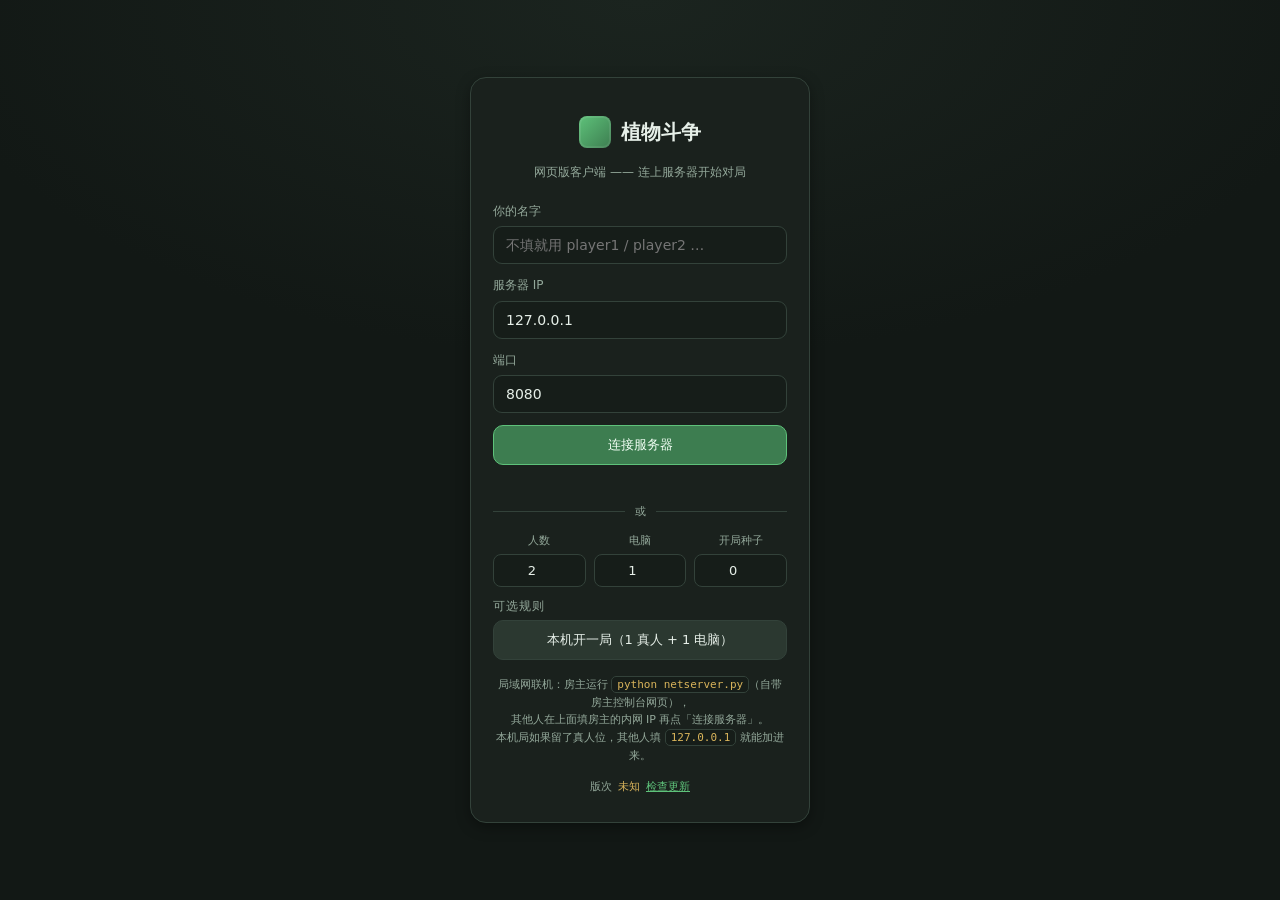
==== web/index.html @ ffcc9445 "v0.72" ====
<!DOCTYPE html>
<html lang="zh-CN">
<head>
<meta charset="utf-8">
<meta name="viewport" content="width=device-width, initial-scale=1">
<title>植物斗争</title>
<link rel="stylesheet" href="style.css">
</head>
<body>
<div id="app">

  <header id="topbar">
    <div class="brand">
      <span class="logo"></span>
      <h1>植物斗争</h1>
    </div>
    <div class="meta">
      <span id="srv-chip" class="chip hidden"></span>
      <button id="btn-disc" class="chip hidden">断开</button>
      <span id="round-chip" class="chip">第 0 回合</span>
      <span id="me-chip" class="chip me">未连接</span>
    </div>
  </header>

  <section id="board" class="panel">
    <div class="panel-title">场面</div>
    <!-- 【v0.35】存活环：还活着的人按座位围成一圈，现场摘人。
         选目标和读名字都靠它（引擎 state 里的 ring 字段）。 -->
    <div id="ringwrap" class="hidden">
      <div class="ring-title">存活环（环上只剩这些人）</div>
      <div id="ring"></div>
      <!-- 【v0.62】队友链图例：哪几个人是一队的（纯展示，读引擎 state.teams）。 -->
      <div id="ring-legend" class="ring-legend"></div>
      <!-- 【v0.44】"空目标"出口：点环选人时，这里是"不选任何人"的按钮
           （目前用于刀类的"不切" —— 用户 2026-10-12："存活环旁边最好再加
            一个『空目标』选项"）。 -->
      <div id="ring-extra"></div>
    </div>
    <div id="players"></div>
    <div id="tags"></div>
  </section>

  <!-- 【v0.44】"你的操作"上移到【战报上方】：让存活环与交互按钮相邻，
       战报退到最下面（用户 2026-10-12："存活环和交互按钮中隔了一个战报。
       战报应该放在最下面，存活环和交互相邻"）。 -->
  <section id="deck" class="panel">
    <div class="panel-title" id="deck-title">你的操作</div>
    <div id="deck-body">
      <div class="hint">未连接</div>
    </div>
  </section>

  <section id="logwrap" class="panel">
    <div class="panel-title">战报</div>
    <div id="log"></div>
  </section>

</div>

<!-- 连接界面：连上服务器之前盖住整个页面 -->
<div id="connect" class="overlay">
  <div class="connect-card">
    <div class="brand big">
      <span class="logo"></span>
      <h1>植物斗争</h1>
    </div>
    <p class="sub">网页版客户端 —— 连上服务器开始对局</p>

    <!-- 【v0.35】起名：进房前给自己起个名字，战报里就显示"名字(编号)"。
         名字缓存在本机（webui 同目录的 names.json），下次自动带出。 -->
    <label class="field">
      <span>你的名字</span>
      <input id="myname" maxlength="16" placeholder="不填就用 player1 / player2 …"
             list="name-history" spellcheck="false" autocomplete="off">
    </label>
    <datalist id="name-history"></datalist>

    <label class="field">
      <span>服务器 IP</span>
      <input id="ip" value="127.0.0.1" spellcheck="false" autocomplete="off">
    </label>
    <label class="field">
      <span>端口</span>
      <input id="port" value="8080" inputmode="numeric" autocomplete="off">
    </label>
    <button id="btn-connect" class="btn primary wide">连接服务器</button>

    <div id="conn-err" class="err"></div>

    <div class="or"><span>或</span></div>

    <!-- 【v0.22】本机开一局的参数：人数 / 电脑数 / 开局种子。
         默认 2 人局、1 个电脑、开局种子 0（= 空手起手，和以前一模一样）。 -->
    <div class="local-row">
      <label class="lite">
        <span>人数</span>
        <input id="l-total" type="number" min="2" value="2" inputmode="numeric">
      </label>
      <label class="lite">
        <span>电脑</span>
        <input id="l-bots" type="number" min="0" value="1" inputmode="numeric">
      </label>
      <label class="lite">
        <span>开局种子</span>
        <input id="l-seeds" type="number" min="0" value="0" inputmode="numeric">
      </label>
    </div>
    <!-- 【v0.49】可选规则集：勾选框【不再写死】—— 由 app.js 按服务端给的
         rule_options 动态生成（加一条规则只改 plants_data.RULE_OPTIONS）。
         上次勾了什么记在浏览器 localStorage 里，下次打开自动带出。 -->
    <div class="panel-title" style="margin:10px 0 4px">可选规则</div>
    <div id="l-rules"></div>
    <button id="btn-local" class="btn wide">本机开一局（你 vs 电脑）</button>

    <p class="tip">
      局域网联机：房主运行 <code>python netserver.py</code>（自带房主控制台网页），<br>
      其他人在上面填房主的内网 IP 再点「连接服务器」。<br>
      本机局如果留了真人位，其他人填 <code>127.0.0.1</code> 就能加进来。
    </p>

    <!-- 【v0.19】版次与检查更新。
         版本号由 webui.py 从 VERSION 文件（git tag 生成）读出来下发，
         页面上不写死 —— 否则每次发版都要改前端，迟早忘了改。 -->
    <div class="ver">
      <span>版次</span><span class="vno" id="ver-no">…</span>
      <button class="lnk" id="btn-update">检查更新</button>
    </div>
    <div class="newver" id="ver-msg"></div>
  </div>
</div>

<script src="app.js"></script>
</body>
</html>
---- web/style.css ----
/* 植物斗争 —— 网页版界面骨架
   骨架阶段：占位美术用「色相 + 首字」的色块，等正式插画做好直接替换 .plant-art。
   配色：深墨绿底 + 植物绿主色，火/水两种资源各给一个语义色。 */

:root {
  --bg: #121815;
  --panel: #1a211d;
  --card: #222c26;
  --card-hi: #2b3830;
  --line: #33423a;
  --text: #e6efe8;
  --text-dim: #93a89a;
  --green: #5ec27a;
  --green-dim: #3d7d50;
  --fire: #e2703a;
  --water: #4aa8d8;
  --superdef: #e8c86a;   /* v0.18 超防：绝对免伤，用金色区别于水/火 */
  --immune: #a98be0;     /* v0.54 免疫：清负面层，用紫色区别于超防的金 */
  --danger: #e05a5a;
  --gold: #d9b45b;
  --radius: 12px;
  --shadow: 0 4px 14px rgba(0, 0, 0, .35);
}

* { box-sizing: border-box; }

body {
  margin: 0;
  background: var(--bg);
  color: var(--text);
  font: 14px/1.6 "Microsoft YaHei", "PingFang SC", system-ui, sans-serif;
  -webkit-font-smoothing: antialiased;
}

#app {
  max-width: 1080px;
  margin: 0 auto;
  padding: 16px;
  display: flex;
  flex-direction: column;
  gap: 12px;
  min-height: 100vh;
}

/* ---------- 顶栏 ---------- */
#topbar {
  display: flex;
  align-items: center;
  justify-content: space-between;
  padding: 4px 4px 0;
}
.brand { display: flex; align-items: center; gap: 10px; }
.logo {
  width: 26px; height: 26px; border-radius: 8px;
  background: linear-gradient(135deg, var(--green), var(--green-dim));
  box-shadow: inset 0 0 0 2px rgba(255,255,255,.08);
}
#topbar h1 { font-size: 17px; font-weight: 500; margin: 0; letter-spacing: 2px; }
.meta { display: flex; gap: 8px; }
.chip {
  font-size: 12px; padding: 3px 10px; border-radius: 999px;
  background: var(--card); color: var(--text-dim); border: 1px solid var(--line);
}
.chip.me { color: var(--green); border-color: var(--green-dim); }

/* ---------- 通用面板 ---------- */
.panel {
  background: var(--panel);
  border: 1px solid var(--line);
  border-radius: var(--radius);
  padding: 12px 14px 14px;
}
.panel-title {
  font-size: 12px; color: var(--text-dim);
  letter-spacing: 1px; margin-bottom: 10px;
}

/* ---------- 场面：玩家卡片 ---------- */
#players {
  display: grid;
  grid-template-columns: repeat(auto-fit, minmax(230px, 1fr));
  gap: 10px;
}
.pcard {
  background: var(--card);
  border: 1px solid var(--line);
  border-radius: var(--radius);
  padding: 12px;
  transition: transform .15s, border-color .15s, box-shadow .15s;
}
.pcard.me { border-color: var(--green-dim); }
.pcard.dead { opacity: .45; filter: grayscale(.6); }
.pcard.hurt { animation: hurt .5s; }
@keyframes hurt {
  0%, 100% { transform: translateX(0); }
  20% { transform: translateX(-5px); box-shadow: 0 0 0 2px var(--danger); }
  60% { transform: translateX(5px); box-shadow: 0 0 0 2px var(--danger); }
}

.pcard-head {
  display: flex; align-items: center; justify-content: space-between;
  margin-bottom: 8px;
}
.pname { font-size: 13px; font-weight: 500; }
.pname .tag-me { color: var(--green); font-size: 11px; margin-left: 6px; }

/* 生命：用格子表示，1 条命 = 2 格 */
.hp { display: flex; gap: 3px; }
.hp i {
  width: 11px; height: 11px; border-radius: 3px;
  background: var(--danger); display: block;
}
.hp i.half { background: linear-gradient(90deg, var(--danger) 50%, #3a2a2a 50%); }
.hp i.empty { background: #333b36; }

.stats { display: flex; flex-wrap: wrap; gap: 6px; margin-bottom: 8px; }
.stat {
  font-size: 11px; padding: 2px 8px; border-radius: 999px;
  background: #1d2521; border: 1px solid var(--line); color: var(--text-dim);
}
.stat b { color: var(--text); font-weight: 500; }
.stat.water { color: var(--water); border-color: #2b4d63; }
.stat.fire { color: var(--fire); border-color: #5e3823; }
.stat.superdef { color: var(--superdef); border-color: #6b5a2a; }
.stat.immune { color: var(--immune); border-color: #4d3f6b; }

/* 场上植物 */
.slot { display: flex; align-items: center; gap: 10px; }
.plant-art {
  width: 42px; height: 42px; border-radius: 10px; flex: 0 0 auto;
  display: flex; align-items: center; justify-content: center;
  font-size: 18px; font-weight: 500; color: #0e1512;
  box-shadow: inset 0 0 0 1px rgba(0,0,0,.25);
}
.slot-info { min-width: 0; }
.slot-name { font-size: 13px; }
.slot-sub { font-size: 11px; color: var(--text-dim); }
.slot-sub .broken { color: var(--danger); }
.slot-sub .inert { color: var(--gold); }

/* ---------- 战报 ---------- */
#logwrap { flex: 1 1 auto; min-height: 120px; display: flex; flex-direction: column; }
#log {
  flex: 1 1 auto; overflow-y: auto; max-height: 220px;
  font-size: 13px; color: var(--text-dim);
  display: flex; flex-direction: column; gap: 3px;
  padding-right: 4px;
}
#log div { animation: fadein .25s; }
@keyframes fadein { from { opacity: 0; transform: translateY(3px); } }
#log .hl { color: var(--text); }
#log .dmg { color: var(--danger); }
#log .good { color: var(--green); }
#log .sys { color: var(--gold); }

/* ---------- 决策区 ---------- */
#deck { flex: 0 0 auto; }
#deck-body { min-height: 76px; }
.hint { color: var(--text-dim); font-size: 13px; padding: 12px 0; }
.qtip { font-size: 13px; margin-bottom: 10px; color: var(--text); }

/* 【v0.72】每道题都要先说清"这是【谁的】哪株植物在做什么" ——
   用户 2026-10-27 的截图里只有一个裸的"选择攻击目标"，
   他根本看不出这一问是在替谁答。 */
.qfrom {
  font-size: 13px; color: var(--text);
  border-left: 3px solid var(--gold);
  padding: 2px 0 2px 8px; margin-bottom: 8px;
}
.qfrom b { color: var(--gold); font-weight: 600; }
.qsub { font-size: 12px; color: var(--text-dim); margin-bottom: 10px; }

.row { display: flex; flex-wrap: wrap; gap: 8px; }

/* 主按钮 */
.btn {
  background: var(--card-hi); color: var(--text);
  border: 1px solid var(--line); border-radius: 10px;
  padding: 10px 18px; font-size: 13px; font-family: inherit;
  cursor: pointer; transition: transform .12s, background .12s, border-color .12s;
}
.btn:hover:not(:disabled) { background: #34443a; transform: translateY(-1px); }
.btn:active:not(:disabled) { transform: translateY(0); }
.btn.primary { background: var(--green-dim); border-color: var(--green); color: #f2fff5; }
.btn.primary:hover:not(:disabled) { background: #478f5b; }
.btn.danger { border-color: #6d3636; color: #f0b8b8; }
.btn:disabled { opacity: .45; cursor: default; }

/* 植物选牌网格 */
.picker {
  display: grid;
  grid-template-columns: repeat(auto-fill, minmax(132px, 1fr));
  gap: 8px;
  max-height: 300px; overflow-y: auto; padding-right: 4px;
}
.pick {
  background: var(--card); border: 1px solid var(--line);
  border-radius: 10px; padding: 8px 10px; cursor: pointer; text-align: left;
  color: var(--text); font-family: inherit;
  transition: transform .12s, border-color .12s, background .12s;
}
.pick:hover:not(:disabled) {
  transform: translateY(-2px); border-color: var(--green); background: var(--card-hi);
}
.pick:disabled { opacity: .4; cursor: default; }
/* 【v0.53】卡片只剩一行：编号 / 名字 / 耗种。整段简介在悬停浮层里（#ptip）。 */
.pick-top { display: flex; align-items: center; gap: 8px; }
.pick-art {
  width: 28px; height: 28px; border-radius: 8px; flex: 0 0 auto;
  display: flex; align-items: center; justify-content: center;
  font-size: 13px; font-weight: 500; color: #0e1512;
}
.pick-name { font-size: 13px; font-weight: 500; }
.pick-cost { font-size: 11px; color: var(--gold); }

/* 【v0.53】植物简介浮层（悬停展开）—— 卡片瘦身的配套。
   ★ position:fixed 挂在 body 下（app.js 的 #ptip 单例），不用 .pick 里的绝对定位子元素：
     #pk-list 是 overflow-y:auto，卡内浮层会被容器裁掉。
   ★ pointer-events:none —— 浮层不吃鼠标，扫过一排卡片不会因为"压到下一张"而闪。 */
#ptip {
  position: fixed; z-index: 60; display: none;
  width: 320px; max-width: calc(100vw - 16px);
  background: var(--card-hi); border: 1px solid var(--line);
  border-radius: 10px; padding: 9px 12px 10px; box-shadow: var(--shadow);
  font-size: 12px; line-height: 1.55; color: var(--text-dim);
  pointer-events: none;
}
#ptip .ptip-head {
  display: flex; align-items: baseline; gap: 6px;
  font-size: 13px; color: var(--text); margin-bottom: 5px;
}
#ptip .ptip-no { font-size: 11px; color: var(--green); }
#ptip .ptip-chips { display: flex; flex-wrap: wrap; gap: 5px; margin-bottom: 5px; }
#ptip .ptip-chip {
  font-size: 11px; padding: 1px 7px; border-radius: 999px;
  background: #1d2521; border: 1px solid var(--line); color: var(--text-dim);
}
#ptip .ptip-row + .ptip-row { margin-top: 4px; }
#ptip .ptip-row:last-child { color: var(--text); }

/* 目标卡 */
.targets { display: flex; flex-wrap: wrap; gap: 8px; }
.tcard {
  background: var(--card); border: 1px solid var(--line); border-radius: 10px;
  padding: 10px 14px; cursor: pointer; color: var(--text); font-family: inherit;
  min-width: 130px; text-align: left;
  transition: transform .12s, border-color .12s, background .12s;
}
.tcard:hover:not(:disabled) {
  transform: translateY(-2px); border-color: var(--danger); background: var(--card-hi);
}
.tcard.sel { border-color: var(--danger); background: #33241f; }
.tcard:disabled { opacity: .4; cursor: default; }
.tcard .t-name { font-size: 13px; font-weight: 500; }
.tcard .t-sub { font-size: 11px; color: var(--text-dim); }
/* 【v0.21】噬魂类：吞不动的目标压暗一层（仍可点 —— 规则上允许"白打一下"，
   界面只负责把代价摆在明面上，不替玩家做决定）。 */
.tcard.hard { opacity: .6; }
.tcard .t-sub .ok { color: var(--gold); }
.tcard .t-sub .no { color: var(--danger); }
.devour-hint { color: var(--gold); margin-bottom: 6px; }

/* 【v0.44】连击发数分配：每个目标一张卡，卡上带"− / 数字 / ＋"。
   点存活环上的目标 = 给这张卡 +1 发（与点 ＋ 同一个出口）。 */
.tcard.burst { cursor: default; display: flex; flex-direction: column; gap: 6px; }
.tcard.burst .alloc { display: flex; align-items: center; gap: 6px; }
.tcard.burst .mini {
  width: 28px; height: 26px; line-height: 1; font-size: 15px;
  background: #161d19; color: var(--text); border: 1px solid var(--line);
  border-radius: 6px; cursor: pointer; font-family: inherit;
}
.tcard.burst .mini:hover { border-color: var(--green); }
.tcard.burst .cnt {
  width: 56px; background: #161d19; color: var(--text); text-align: center;
  border: 1px solid var(--line); border-radius: 6px; padding: 4px 6px;
  font-size: 14px; font-family: inherit;
}
.tcard.burst .cnt:focus { outline: none; border-color: var(--green); }
/* 环旁边的"空目标/不切"按钮（目前只有刀类用） */
#ring-extra { margin-top: 8px; text-align: center; }
#ring-extra .btn { font-size: 12px; }

/* 出牌搜索（v0.15+）：植物多了以后，按编号（4=耗种段 / 45=完整）或名称快速定位 */
.pk-search { display: flex; align-items: center; gap: 8px; margin-bottom: 10px; }
.pk-search input {
  flex: 1; background: #161d19; color: var(--text);
  border: 1px solid var(--line); border-radius: 8px;
  padding: 8px 10px; font-size: 13px; font-family: inherit;
}
.pk-search input:focus { outline: none; border-color: var(--green); }
.pk-count { font-size: 11px; color: var(--text-dim); white-space: nowrap; }
.pick-no {
  display: inline-block; min-width: 20px; margin-right: 5px; padding: 0 4px;
  font-size: 11px; color: var(--green); border: 1px solid var(--line);
  border-radius: 5px; text-align: center; line-height: 16px; vertical-align: 1px;
}

/* 充能 / 水滴输入 */
.numrow { display: flex; align-items: center; gap: 10px; flex-wrap: wrap; }
.numrow input {
  width: 90px; background: #161d19; color: var(--text);
  border: 1px solid var(--line); border-radius: 8px;
  padding: 9px 10px; font-size: 14px; font-family: inherit;
}
.numrow input:focus { outline: none; border-color: var(--green); }

/* 等待遮罩 */
.waiting { display: flex; align-items: center; gap: 10px; color: var(--text-dim); padding: 12px 0; }
.dots { display: inline-flex; gap: 4px; }
.dots i {
  width: 6px; height: 6px; border-radius: 50%; background: var(--green);
  animation: blink 1.2s infinite;
}
.dots i:nth-child(2) { animation-delay: .2s; }
.dots i:nth-child(3) { animation-delay: .4s; }
@keyframes blink { 0%, 60%, 100% { opacity: .25; } 30% { opacity: 1; } }

/* 结束 */
.over { text-align: center; padding: 18px 0; }
.over .big { font-size: 20px; color: var(--gold); margin-bottom: 6px; }
.over .sub { font-size: 13px; color: var(--text-dim); margin-bottom: 16px; }
.over .btns { display: flex; gap: 10px; justify-content: center; flex-wrap: wrap; }
.over .err { margin: 10px 0 0; }

/* 出局观战（v0.15）：出局不是离桌 —— 场面和战报照旧刷新，只是没有操作要做 */
.spectate { text-align: center; padding: 16px 0; }
.spectate .spec-big { font-size: 16px; color: var(--text); margin-bottom: 8px; }
.spectate .spec-sub { font-size: 12px; color: var(--text-dim); line-height: 1.7; }
.slot-sub.out { color: var(--danger); letter-spacing: 1px; }
.pcard.dead .pname { text-decoration: line-through; text-decoration-color: var(--text-dim); }

/* ---------- 连接界面 ---------- */
.hidden { display: none !important; }

#srv-chip { color: var(--green); border-color: var(--green-dim); }
#btn-disc {
  font-family: inherit; cursor: pointer; transition: color .12s, border-color .12s;
}
#btn-disc:hover { color: var(--danger); border-color: #6d3636; }

.overlay {
  position: fixed; inset: 0; z-index: 50;
  display: flex; align-items: center; justify-content: center;
  padding: 20px;
  background: radial-gradient(1200px 600px at 50% 0%,
              #1b241f 0%, var(--bg) 60%);
  animation: fadein .25s;
}
.connect-card {
  width: 100%; max-width: 340px;
  background: var(--panel);
  border: 1px solid var(--line);
  border-radius: 16px;
  box-shadow: var(--shadow);
  padding: 24px 22px 18px;
}
.connect-card .brand.big { justify-content: center; margin-bottom: 2px; }
.connect-card .brand.big .logo { width: 32px; height: 32px; }
.connect-card .brand.big h1 { font-size: 20px; }
.connect-card .sub {
  text-align: center; font-size: 12px; color: var(--text-dim);
  margin: 0 0 20px;
}

.field { display: block; margin-bottom: 12px; }
.field span {
  display: block; font-size: 12px; color: var(--text-dim); margin-bottom: 5px;
}
.field input {
  width: 100%; background: #161d19; color: var(--text);
  border: 1px solid var(--line); border-radius: 9px;
  padding: 10px 12px; font-size: 14px; font-family: inherit;
}
.field input:focus { outline: none; border-color: var(--green); }

.btn.wide { display: block; width: 100%; text-align: center; }

/* 【v0.22】「本机开一局」的参数行：人数 / 电脑 / 开局种子 三个小格。
   连接卡片本来就窄，所以用小号居中输入框 —— 不能让几个数字把卡片撑长。 */
.local-row {
  display: grid;
  grid-template-columns: repeat(3, 1fr);
  gap: 8px;
  margin-bottom: 10px;
}
.local-row .lite { display: block; }
.local-row .lite span {
  display: block; font-size: 11px; color: var(--text-dim);
  margin-bottom: 4px; text-align: center;
}
.local-row .lite input {
  width: 100%; background: #161d19; color: var(--text);
  border: 1px solid var(--line); border-radius: 8px;
  padding: 8px 6px; font-size: 13px; font-family: inherit; text-align: center;
}
.local-row .lite input:focus { outline: none; border-color: var(--green); }

/* 【v0.25】房间规则勾选项（房主控制台 / 本机开一局各一处）。
   单独一个类，不蹭 .field / .lite —— 那两个把 input 撑成 100% 宽，
   套在复选框上会变成一条横贯整行的方块。 */
.rulecheck {
  display: flex; align-items: center; gap: 8px;
  font-size: 12px; color: var(--text-dim);
  margin: 2px 0 12px; text-align: left; cursor: pointer;
}
.rulecheck input { width: auto; margin: 0; flex: none; }

.err {
  min-height: 18px; font-size: 12px; color: var(--danger);
  margin: 8px 0 2px; text-align: center; word-break: break-all;
}

.or {
  display: flex; align-items: center; gap: 10px;
  color: var(--text-dim); font-size: 11px; margin: 12px 0;
}
.or::before, .or::after {
  content: ""; flex: 1 1 auto; height: 1px; background: var(--line);
}

.tip {
  font-size: 11px; color: var(--text-dim); line-height: 1.6;
  margin: 16px 0 0; text-align: center;
}
.tip code {
  font-family: Consolas, Menlo, monospace; font-size: 11px;
  background: #161d19; border: 1px solid var(--line);
  border-radius: 5px; padding: 1px 5px; color: var(--gold);
}

/* 【v0.43】房主控制台：「设置已保存」回执 + 「已连接玩家」列表。
   回执是服务端真正存着的那一份（不是房主自己勾的），所以可以放心据此判断"生效没有"。 */
.saved {
  font-size: 12px; color: var(--text-dim); line-height: 1.6;
  margin: 6px 0 0; text-align: center; word-break: break-all;
}
.saved.ok { color: var(--green); }
.joined {
  font-size: 12px; color: var(--text); line-height: 1.7;
  margin: 6px 0 0; text-align: center; word-break: break-all;
}
.joined b { color: var(--green); }
.joined .from {
  color: var(--text-dim); font-size: 11px;
  font-family: Consolas, Menlo, monospace;
}

/* 【v0.19】连接面板：版次 + 检查更新
   —— 玩家报告问题时，第一句要问的就是"你是什么版本"，所以必须让人看得见。 */
.ver {
  display: flex; align-items: center; justify-content: center; gap: 6px;
  margin-top: 14px; font-size: 11px; color: var(--text-dim);
}
.ver .vno { color: var(--gold); font-family: Consolas, Menlo, monospace; }
.ver .lnk {
  background: none; border: none; padding: 0; margin: 0;
  color: var(--green); font-size: 11px; font-family: inherit;
  text-decoration: underline; cursor: pointer;
}
.ver .lnk:disabled { color: var(--text-dim); text-decoration: none; cursor: default; }
.newver {
  font-size: 11px; line-height: 1.65; color: var(--text-dim);
  text-align: center; margin: 8px 0 0;
}
.newver .tag {
  color: var(--green); font-family: Consolas, Menlo, monospace; font-weight: 600;
}
.newver .dl { color: var(--water); }

/* 【v0.16】人参果段标记：哪一段被埋了、累积几笔、谁埋的
   （数据来自 state_json 的 tag_marks，见 app.js::renderTags） */
#tags { margin-top: 8px; }
#tags:empty { display: none; }
.tags-title { font-size: 12px; color: var(--text-dim); margin: 6px 0 4px; }
.tagrow {
  display: flex; gap: 8px; align-items: center;
  font-size: 12px; padding: 4px 8px; border-radius: 8px;
  background: var(--card); border: 1px solid var(--line); margin-bottom: 4px;
}
.tagrow.hot { border-color: var(--danger); color: var(--danger); }
.tagrow .seg { color: var(--gold); font-weight: 600; }
.tagrow .cnt { font-weight: 600; }
.tagrow .own { color: var(--text-dim); }

/* ---------- 【v0.35】存活环（场面区顶部的一圈） ----------
   还活着的人按座位围成一圈，实时摘人（引擎 ring 字段）。
   ★ 节点用 transform 从圆心摆放（app.js 算好 x/y），容器是个固定大小的方框。 */
#ringwrap { margin: 8px 0 12px; }
#ringwrap.hidden { display: none; }
.ring-title { font-size: 12px; color: var(--text-dim); margin-bottom: 2px; }
#ring { display: flex; justify-content: center; padding: 6px 0; }
.ring-circle {
  /* 【v0.37】节点从 62px 加宽到 96px → 圈同步放大，免得邻居互相压住。
     【v0.45】用户："最好把存活环做得大一点" → 260 → 340（半径 78 → 112）。 */
  position: relative; width: 340px; height: 340px;
  border-radius: 50%;
  border: 1px dashed var(--line);         /* 虚线圈 = "环"本身 */
  background: radial-gradient(circle, rgba(94,194,122,.06), transparent 70%);
}
/* 【v0.45】队友链连线（星形图）：零尺寸 + overflow:visible，画在圆心上，
   所以 line 的坐标 = app.js 算出的"相对圆心"偏移，不需要再换算。
   pointer-events:none —— 绝不能挡住环上的点击选人。 */
.ring-links {
  position: absolute; left: 50%; top: 50%;
  overflow: visible; pointer-events: none; z-index: 0;
}
.ring-links line {
  stroke: var(--gold); stroke-width: 3;
  /* 【v0.62】线色由 app.js 按队色内联覆盖（这里只是没有队色时的兜底） */
  stroke-dasharray: 5 4; opacity: .9;
}
.ring-node {
  position: absolute; left: 50%; top: 50%;
  /* 【v0.37】名字(编号) 比原来长不少 → 节点加宽到 96px，并允许名字折行（最多 2 行），
     不再一超长就吞成省略号。宽度是偶数，居中位移正好取一半。 */
  width: 96px; margin: -18px 0 0 -48px;    /* 居中对到圆心 */
  text-align: center; line-height: 1.25;
  padding: 3px 4px; border-radius: 10px;
  background: var(--card); border: 1px solid var(--line);
  box-shadow: var(--shadow);
  overflow: hidden;
}
.ring-node.me { border-color: var(--green); background: var(--card-hi); }
.ring-node .rn-name {
  display: block; font-size: 12px; font-weight: 600;
  /* 【v0.37】不再 nowrap+ellipsis（"player1(1号)"一超宽就变 "player1(1…"）。
     改成允许折行：优先在括号/空格处断，最长两行后仍超才截。 */
  white-space: normal; word-break: break-word; overflow-wrap: anywhere;
  display: -webkit-box; -webkit-line-clamp: 2; -webkit-box-orient: vertical;
  overflow: hidden;
}
.ring-node .rn-idx { display: block; font-size: 10px; color: var(--gold); }

/* 【v0.36】点环选人：正在问"选谁"时，环上【可点的候选】高亮 + 手型光标。
   ★ 不可点的（自己 / 不在候选里的）保持素净 —— 让人一眼看出"这一圈里谁能点"。 */
.ring-node.pickable {
  cursor: pointer;
  border-color: var(--gold);
  box-shadow: 0 0 0 2px rgba(212,175,55,.25), var(--shadow);
}
.ring-node.pickable:hover { background: var(--card-hi); transform-origin: center; }
.ring-node.pickable:active { filter: brightness(.94); }

/* ---------- 【v0.22】房主控制台（host.html）
   和网页客户端共用同一套面板 / 卡片样式，这里只补控制台独有的几块：
   参数表单一行四项、房间状态徽标配色。 */
.host-grid {
  display: grid;
  grid-template-columns: repeat(auto-fit, minmax(150px, 1fr));
  gap: 10px;
  margin-bottom: 12px;
}
.host-grid .field { margin-bottom: 0; }
.host-grid .field input:disabled { opacity: .5; cursor: default; }

/* 房间状态：未开局（灰）/ 等人（蓝）/ 对局中（绿）/ 结束（金） */
.chip.state-waiting { color: var(--water); border-color: #2b4d63; }
.chip.state-playing { color: var(--green); border-color: var(--green-dim); }
.chip.state-ended { color: var(--gold); border-color: #6b5a2a; }

/* 控制台的画面更窄（一栏到底），战报给高一点 */
#logwrap #log { max-height: 420px; }

/* ---------- 【v0.59】本地试玩台（lab.html / playtest.py）
   一个配置页 + 一张座位表。座位表要一眼看出"几号位、谁、页面在哪、连没连上"，
   所以每行平铺，不做卡片。 */
.seat-list { display: flex; flex-direction: column; gap: 6px; }
.seat-row {
  display: flex; align-items: center; gap: 10px;
  padding: 6px 10px; border-radius: 8px;
  background: var(--card); border: 1px solid var(--line);
  font-size: 13px;
}
.seat-row .seat-no {
  flex: none; width: 22px; height: 22px; border-radius: 50%;
  display: flex; align-items: center; justify-content: center;
  background: var(--card-hi); border: 1px solid var(--line);
  color: var(--gold); font-size: 12px;
}
.seat-row b { color: var(--text); font-weight: 500; min-width: 60px; }
.seat-row .seat-url {
  color: var(--green); font-family: Consolas, Menlo, monospace;
  font-size: 12px; text-decoration: none; margin-left: auto;
}
.seat-row .seat-url:hover { text-decoration: underline; }
.seat-row .seat-state { flex: none; font-size: 12px; }
.seat-row .seat-state.on { color: var(--green); }
.seat-row .seat-state.off { color: var(--text-dim); }



/* ==========================================================
   【v0.62】队友链可视化
   一处定义、三处复用：存活环节点（.rn-team / 连线）、环下图例（.rl-item）、
   玩家卡与候选卡徽标（.tbadge）。队伍颜色由 JS 按 teams 顺序分配，
   通过 CSS 变量 --tc 传进来 —— 这里不写死任何颜色，也不判断谁跟谁一队。
   ========================================================== */
.tbadge {
  display: inline-block; margin-left: 5px; padding: 0 5px;
  border-radius: 6px; font-size: 11px; line-height: 15px;
  vertical-align: middle; white-space: nowrap;
  color: var(--tc, var(--gold)); border: 1px solid var(--tc, var(--gold));
  opacity: .95;
}
/* 同队 = 实心（这是玩家最需要一眼看见的那一条） */
.tbadge.same { background: var(--tc, var(--gold)); color: #121815; font-weight: 700; }
.ring-node.teamed { border-width: 2px; }
.rn-team {
  display: block; font-size: 10px; line-height: 12px;
  color: var(--tc, var(--gold)); letter-spacing: .5px;
}
.ring-legend {
  display: flex; flex-wrap: wrap; gap: 6px; justify-content: center; align-items: center;
  padding: 0 6px 6px; font-size: 12px; color: var(--text-dim);
}
.ring-legend .rl-item {
  padding: 1px 8px; border-radius: 9px;
  border: 1px solid var(--tc, var(--gold)); color: var(--tc, var(--gold));
}
/* 【v0.57】勾取：按植物名分组 */
.tgroup { margin-top: 8px; }
.tgroup-head {
  font-size: 12px; color: var(--text); opacity: .85;
  margin: 0 0 4px; padding-left: 2px;
}
.tgroup-head .tgroup-n { margin-left: 6px; color: var(--text-dim); font-size: 11px; }
.tgroup.lack .tgroup-head { opacity: .5; }


/* ==========================================================
   【v0.63】界面三处修补
   ① 输赢：大字 + 红绿区分（"你赢了/你输了"是一等信息，谁赢是二等的）
   ② 等待期也要看得见自己（.mysum：我的植物 / 生命 / 种子 / 各种状态）
   ③ 角色卡补一个血量数字（光有几颗小方块读不出精确值）
   ========================================================== */
.over .big { font-size: 26px; font-weight: 700; letter-spacing: 3px; }
.over.win .big  { color: var(--green); }
.over.lose .big { color: var(--danger); }
.over.draw .big { color: var(--text-dim); letter-spacing: 2px; }
.over .sub.dim { opacity: .7; font-size: 12px; margin-bottom: 10px; }

.mysum {
  margin-top: 6px; padding: 8px 10px; border-radius: 10px;
  background: var(--card); border: 1px solid var(--line);
  font-size: 12px; color: var(--text-dim);
}
.mysum .ms-row { display: flex; gap: 8px; align-items: baseline; line-height: 1.9; flex-wrap: wrap; }
.mysum .ms-k { flex: none; width: 4.5em; opacity: .8; }
.mysum b { color: var(--text); }
.mysum .ms-warn { color: var(--danger); }
.mysum .ms-dim { opacity: .6; }
.mysum .ms-super { color: var(--superdef); }
.mysum .ms-immune { color: var(--immune); }

.stat.hp-num b { color: var(--danger); }
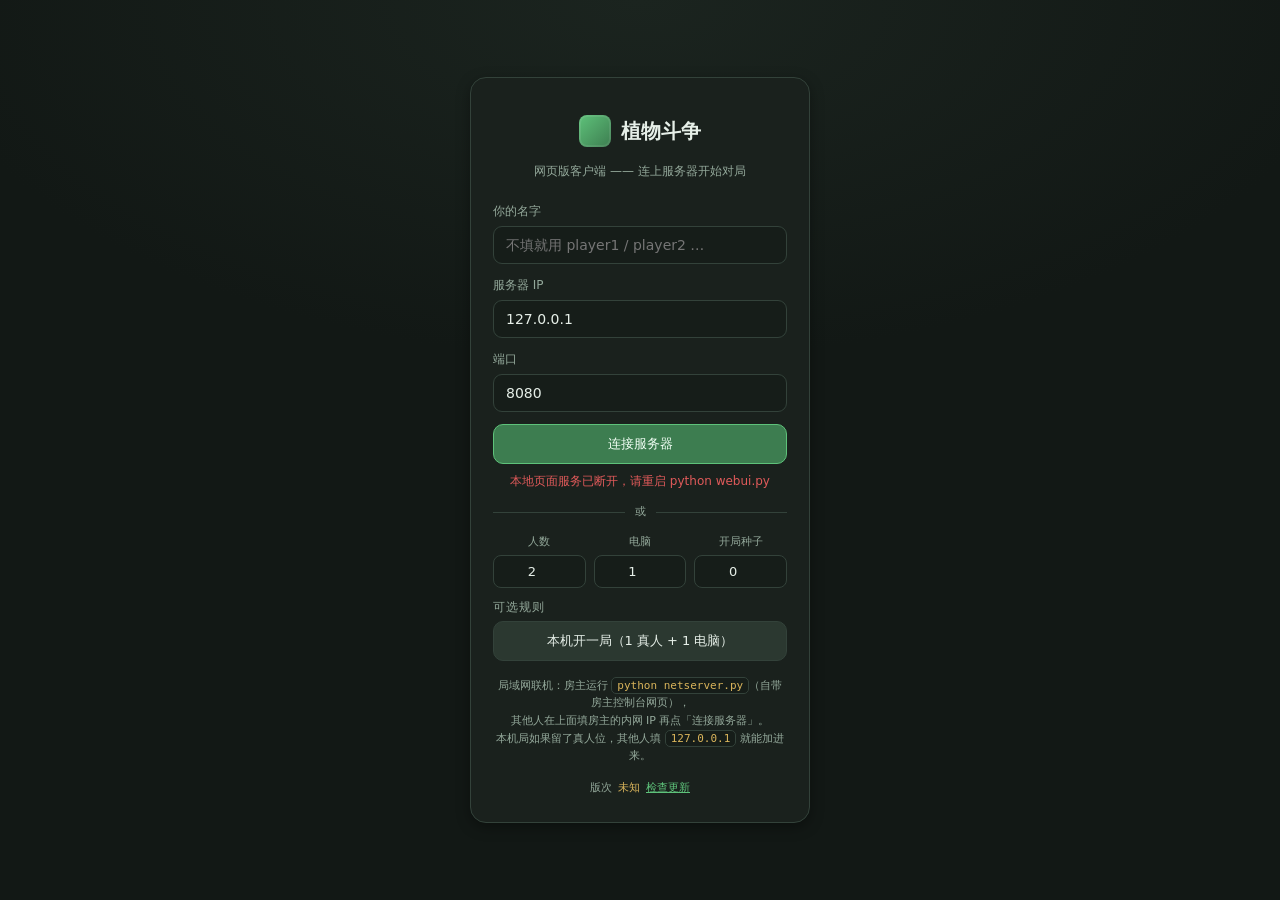
==== commit 275c8df8: "v0.74" ====
--- a/web/index.html
+++ b/web/index.html
@@ -2,7 +2,14 @@
 <html lang="zh-CN">
 <head>
 <meta charset="utf-8">
-<meta name="viewport" content="width=device-width, initial-scale=1">
+<meta name="viewport" content="width=device-width, initial-scale=1, viewport-fit=cover">
+<meta name="theme-color" content="#121815">
+<!-- 【v0.74】手机：加到主屏后全屏显示（iOS 认 apple-* 这一组；
+     Android 没有 service worker 就只是普通快捷方式，仍带地址栏）。 -->
+<meta name="apple-mobile-web-app-capable" content="yes">
+<meta name="apple-mobile-web-app-status-bar-style" content="black-translucent">
+<meta name="apple-mobile-web-app-title" content="植物斗争">
+<meta name="mobile-web-app-capable" content="yes">
 <title>植物斗争</title>
 <link rel="stylesheet" href="style.css">
 </head>
--- a/web/style.css
+++ b/web/style.css
@@ -20,6 +20,12 @@
   --gold: #d9b45b;
   --radius: 12px;
   --shadow: 0 4px 14px rgba(0, 0, 0, .35);
+  /* 【v0.74】存活环的尺寸改成变量 —— 窄屏（手机）在文件末尾的 @media 里覆盖。
+     ★ 以前 340/96 是写死在 .ring-circle / .ring-node 里的，app.js 又硬编码
+       半径 R=112 去算节点坐标，三处对不上就没法缩小。现在 JS 只读这两个变量
+       算半径（见 app.js 的 ringMetrics），所以「缩环」只改 CSS 一处。 */
+  --ring-size: 340px;
+  --ring-node: 96px;
 }
 
 * { box-sizing: border-box; }
@@ -30,6 +36,10 @@
   color: var(--text);
   font: 14px/1.6 "Microsoft YaHei", "PingFang SC", system-ui, sans-serif;
   -webkit-font-smoothing: antialiased;
+  /* 【v0.74】触屏两件事：点按不要闪一块灰底；去掉双击缩放带来的 300ms 延迟。
+     （viewport 已经是 width=device-width,所以禁掉双击缩放不会妨碍阅读） */
+  -webkit-tap-highlight-color: transparent;
+  touch-action: manipulation;
 }
 
 #app {
@@ -40,6 +50,10 @@
   flex-direction: column;
   gap: 12px;
   min-height: 100vh;
+  /* 【v0.74】手机浏览器地址栏收起/展开会让 100vh 与实际可视高度差一截，
+     底部那 60px 于是永远要滚一下才看得见。dvh 跟的是「当前可视高度」。
+     不认识 dvh 的浏览器保留上一行的 100vh（回退顺序不能反）。 */
+  min-height: 100dvh;
 }
 
 /* ---------- 顶栏 ---------- */
@@ -399,11 +413,16 @@
    单独一个类，不蹭 .field / .lite —— 那两个把 input 撑成 100% 宽，
    套在复选框上会变成一条横贯整行的方块。 */
 .rulecheck {
-  display: flex; align-items: center; gap: 8px;
+  display: flex; align-items: flex-start; gap: 8px;
   font-size: 12px; color: var(--text-dim);
-  margin: 2px 0 12px; text-align: left; cursor: pointer;
-}
-.rulecheck input { width: auto; margin: 0; flex: none; }
+  margin: 2px 0 10px; text-align: left; cursor: pointer;
+}
+.rulecheck input { width: auto; margin: 3px 0 0; flex: none; }
+
+/* 【v0.73】名称 + 一行简介（简介常显，不再只藏在 title 里）。 */
+.rulecheck .rule-text { display: flex; flex-direction: column; gap: 1px; }
+.rulecheck .rule-name { color: var(--text); font-size: 12.5px; }
+.rulecheck .rule-desc { font-size: 11px; color: var(--text-dim); line-height: 1.35; }
 
 .err {
   min-height: 18px; font-size: 12px; color: var(--danger);
@@ -492,7 +511,7 @@
 .ring-circle {
   /* 【v0.37】节点从 62px 加宽到 96px → 圈同步放大，免得邻居互相压住。
      【v0.45】用户："最好把存活环做得大一点" → 260 → 340（半径 78 → 112）。 */
-  position: relative; width: 340px; height: 340px;
+  position: relative; width: var(--ring-size); height: var(--ring-size);
   border-radius: 50%;
   border: 1px dashed var(--line);         /* 虚线圈 = "环"本身 */
   background: radial-gradient(circle, rgba(94,194,122,.06), transparent 70%);
@@ -513,7 +532,8 @@
   position: absolute; left: 50%; top: 50%;
   /* 【v0.37】名字(编号) 比原来长不少 → 节点加宽到 96px，并允许名字折行（最多 2 行），
      不再一超长就吞成省略号。宽度是偶数，居中位移正好取一半。 */
-  width: 96px; margin: -18px 0 0 -48px;    /* 居中对到圆心 */
+  width: var(--ring-node);
+  margin: -18px 0 0 calc(var(--ring-node) / -2);   /* 居中对到圆心 */
   text-align: center; line-height: 1.25;
   padding: 3px 4px; border-radius: 10px;
   background: var(--card); border: 1px solid var(--line);
@@ -653,3 +673,67 @@
 .mysum .ms-immune { color: var(--immune); }
 
 .stat.hp-num b { color: var(--danger); }
+
+
+/* ==========================================================
+   【v0.74】手机 / 窄屏适配
+   ★ 这套界面是按 1080px 的桌面窗口排的。搬到手机上要动的不是配色，而是
+     四件具体的事 ——
+       ① 存活环直径 340px 会把一屏撑满 → 缩到 252px（--ring-size，半径由
+          app.js 的 ringMetrics() 读同一个变量算出来，两边不会再对不上）
+       ② 可滚动容器写死 220/300px 高 → 换 vh，让「战报 / 选牌」各分到该有的份额
+       ③ 13px 字 + 10px 内边距的按钮，手指点不准 → 触控目标加高
+       ④ iOS 对字号 < 16px 的输入框会【把整页放大】→ 表单一律 16px
+   ★ 断点取 560px：再宽就该用桌面布局（平板横屏仍是桌面版）。
+   ========================================================== */
+@media (max-width: 560px) {
+  :root { --ring-size: 252px; --ring-node: 76px; }
+
+  #app {
+    /* 四边都让开安全区：viewport-fit=cover 之后，横屏的刘海会压住左/右键，
+       全屏（加到主屏）时状态栏会压住顶栏。 */
+    padding: calc(10px + env(safe-area-inset-top))
+             calc(10px + env(safe-area-inset-right))
+             calc(10px + env(safe-area-inset-bottom))
+             calc(10px + env(safe-area-inset-left));
+    gap: 10px;
+  }
+  /* 顶栏的胶囊在手机上会挤成两行 —— 让它自己换行，别溢出到屏幕外 */
+  #topbar { flex-wrap: wrap; gap: 6px; }
+  #topbar .meta { flex-wrap: wrap; gap: 6px; }
+  #topbar h1 { font-size: 16px; letter-spacing: 1px; }
+
+  /* 环：节点变窄后名字要小一档，垂直居中偏移也少 2px（-18 → -16） */
+  .ring-node { margin-top: -16px; }
+  .ring-node .rn-name { font-size: 11px; }
+
+  /* 战报与选牌：按屏高百分比分，不再写死 220 / 300px */
+  #log { max-height: 34vh; }
+  #logwrap #log { max-height: 34vh; }
+  .picker { max-height: 46vh; grid-template-columns: repeat(auto-fill, minmax(108px, 1fr)); }
+  .pick { padding: 8px; }
+  .tcard { min-width: 108px; padding: 10px 12px; }
+
+  .btn { padding: 12px 18px; }
+  .chip { padding: 5px 10px; }
+
+  /* iOS 焦点放大：这一条不能省，否则手指一点输入框，整页就被缩放过去 */
+  .field input, .pk-search input, .numrow input, .local-row input { font-size: 16px; }
+
+  /* 试玩台座位表：一行放不下「号 + 名字 + 状态 + 链接」→ 链接掉到第二行 */
+  .seat-row { flex-wrap: wrap; row-gap: 2px; }
+  .seat-row .seat-url { margin-left: 0; width: 100%; word-break: break-all; }
+  .host-grid { grid-template-columns: repeat(auto-fit, minmax(120px, 1fr)); }
+
+  /* 浮层别顶到屏幕边（320px 固定宽在 375px 屏上几乎贴满） */
+  #ptip { width: auto; min-width: 240px; max-width: calc(100vw - 20px); }
+}
+
+/* 触屏没有「悬停」这回事：手指抬起后 :hover 会【粘住】，
+   卡片会一直保持「抬起 2px + 高亮」，看起来像已经选中了。 */
+@media (hover: none) {
+  .pick:hover:not(:disabled),
+  .tcard:hover:not(:disabled),
+  .btn:hover:not(:disabled),
+  .ring-node.pickable:hover { transform: none; }
+}
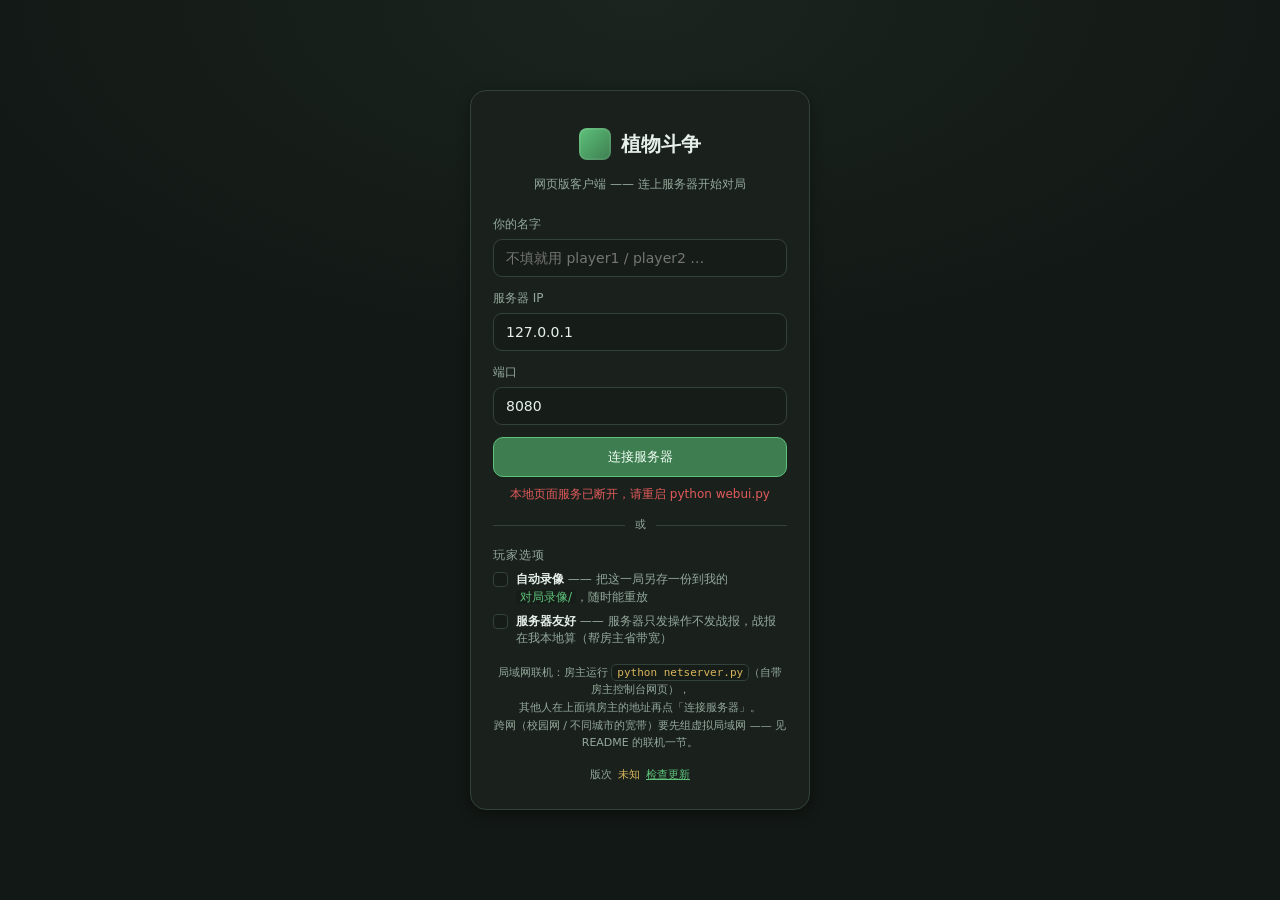
==== commit ac75cac2: "v0.76" ====
--- a/web/index.html
+++ b/web/index.html
@@ -23,6 +23,12 @@
     </div>
     <div class="meta">
       <span id="srv-chip" class="chip hidden"></span>
+      <!-- 【v0.76】回退是个"分裂按钮"：主键一下 = 退回本回合开始（最常用），
+           旁边的小箭头才展开"上一回合 / 指定回合"。
+           ★ 用户 2026-11-16："多态不应该影响方便性" —— 常用动作必须一下点完。 -->
+      <button id="btn-undo" class="chip hidden" title="退回本回合开始（手抖了用）">↶ 回退</button>
+      <button id="btn-undo-more" class="chip caret hidden" title="退到上一回合 / 指定回合">▾</button>
+      <button id="btn-replay" class="chip hidden" title="把这一局导出成录像文件（可用 replay.py 重放）">⭳ 录像</button>
       <button id="btn-disc" class="chip hidden">断开</button>
       <span id="round-chip" class="chip">第 0 回合</span>
       <span id="me-chip" class="chip me">未连接</span>
@@ -64,6 +70,33 @@
 
 </div>
 
+<!-- 【v0.76】回退到哪一回合：点「▾」才弹这个；主键直接退本回合开始 -->
+<div id="undo-pick" class="overlay hidden">
+  <div class="connect-card">
+    <h1 style="font-size:17px;letter-spacing:2px;margin:0 0 2px">退回到哪一步？</h1>
+    <p class="sub" id="undo-hint">当前第 1 回合</p>
+
+    <div class="undo-quick">
+      <button class="btn" id="undo-this">本回合开始</button>
+      <button class="btn" id="undo-prev">上一回合</button>
+    </div>
+
+    <div class="undo-grid">
+      <label class="field">
+        <span>指定回合（0 = 从开局重来）</span>
+        <input id="undo-round" type="number" min="0" value="1" inputmode="numeric">
+      </label>
+      <button class="btn primary" id="undo-go">退回</button>
+    </div>
+    <p class="sub" style="margin-top:2px">第 0 回合 = 同一副牌、同一个随机种子，重开一遍</p>
+
+    <div class="undo-quick" style="margin-top:14px">
+      <button class="btn" id="undo-cancel" style="grid-column:1/-1">取消</button>
+    </div>
+    <div id="undo-err" class="err"></div>
+  </div>
+</div>
+
 <!-- 连接界面：连上服务器之前盖住整个页面 -->
 <div id="connect" class="overlay">
   <div class="connect-card">
@@ -96,33 +129,25 @@
 
     <div class="or"><span>或</span></div>
 
-    <!-- 【v0.22】本机开一局的参数：人数 / 电脑数 / 开局种子。
-         默认 2 人局、1 个电脑、开局种子 0（= 空手起手，和以前一模一样）。 -->
-    <div class="local-row">
-      <label class="lite">
-        <span>人数</span>
-        <input id="l-total" type="number" min="2" value="2" inputmode="numeric">
+    <!-- 【v0.76】玩家选项 —— 都是"我这一端"的偏好，不是房间规则（房间规则由房主定）。
+         原来这里是「本机开一局」的人数 / 电脑 / 种子 / 可选规则；
+         那个功能被「多开试玩台」整个覆盖了，已经删掉。 -->
+    <div class="panel-title" id="prefs-title" style="margin:10px 0 6px">玩家选项</div>
+    <div class="prefs" id="prefs-box">
+      <label>
+        <input type="checkbox" id="p-record">
+        <span><b>自动录像</b> —— 把这一局另存一份到我的 <code>对局录像/</code>，随时能重放</span>
       </label>
-      <label class="lite">
-        <span>电脑</span>
-        <input id="l-bots" type="number" min="0" value="1" inputmode="numeric">
-      </label>
-      <label class="lite">
-        <span>开局种子</span>
-        <input id="l-seeds" type="number" min="0" value="0" inputmode="numeric">
+      <label>
+        <input type="checkbox" id="p-friendly">
+        <span><b>服务器友好</b> —— 服务器只发操作不发战报，战报在我本地算（帮房主省带宽）</span>
       </label>
     </div>
-    <!-- 【v0.49】可选规则集：勾选框【不再写死】—— 由 app.js 按服务端给的
-         rule_options 动态生成（加一条规则只改 plants_data.RULE_OPTIONS）。
-         上次勾了什么记在浏览器 localStorage 里，下次打开自动带出。 -->
-    <div class="panel-title" style="margin:10px 0 4px">可选规则</div>
-    <div id="l-rules"></div>
-    <button id="btn-local" class="btn wide">本机开一局（你 vs 电脑）</button>
 
     <p class="tip">
       局域网联机：房主运行 <code>python netserver.py</code>（自带房主控制台网页），<br>
-      其他人在上面填房主的内网 IP 再点「连接服务器」。<br>
-      本机局如果留了真人位，其他人填 <code>127.0.0.1</code> 就能加进来。
+      其他人在上面填房主的地址再点「连接服务器」。<br>
+      跨网（校园网 / 不同城市的宽带）要先组虚拟局域网 —— 见 README 的联机一节。
     </p>
 
     <!-- 【v0.19】版次与检查更新。
--- a/web/style.css
+++ b/web/style.css
@@ -343,13 +343,45 @@
 .slot-sub.out { color: var(--danger); letter-spacing: 1px; }
 .pcard.dead .pname { text-decoration: line-through; text-decoration-color: var(--text-dim); }
 
+/* 【v0.76】回退面板：两个常用键等宽并排；"指定回合 + 退回"底部对齐 */
+.undo-quick {
+  display: grid; grid-template-columns: 1fr 1fr; gap: 8px; margin-top: 10px;
+}
+.undo-grid {
+  display: flex; gap: 8px; align-items: flex-end; margin-top: 14px;
+}
+.undo-grid .field { margin: 0; flex: 1 1 auto; }
+.undo-grid .btn { flex: 0 0 auto; }
+/* 数字输入框默认是浅底白框，跟深色卡片完全不搭 —— 这里跟 .field input 同一套 */
+.undo-grid input {
+  width: 100%; background: #161d19; color: var(--text);
+  border: 1px solid var(--line); border-radius: 9px;
+  padding: 10px 12px; font-size: 14px; font-family: inherit;
+}
+.undo-grid input:focus { outline: none; border-color: var(--green); }
+
 /* ---------- 连接界面 ---------- */
 .hidden { display: none !important; }
 
 #srv-chip { color: var(--green); border-color: var(--green-dim); }
-#btn-disc {
-  font-family: inherit; cursor: pointer; transition: color .12s, border-color .12s;
-}
+
+/* 【v0.76】顶栏上「能点的 chip」必须一眼看得出来。
+   ★ 踩过的坑：回退 / 录像 当初只写了 class="chip"，忘了补按钮样式 ——
+     于是鼠标指过去是箭头、字体也不是页面的字，看着跟旁边静态的「第 1 回合」
+     一模一样。用户原话："只有断开按钮是点的动的"（其实能点，只是看不出来）。
+     所以规则写成 button.chip 的通则，以后再加按钮自动有手型 + 悬停。 */
+#topbar button.chip {
+  font-family: inherit;
+  cursor: pointer;
+  transition: color .12s, border-color .12s, background .12s;
+}
+#topbar button.chip:hover {
+  color: var(--text); border-color: #4a5b50; background: var(--card-hi);
+}
+#topbar button.chip:disabled { opacity: .45; cursor: default; }
+#topbar button.chip:active { transform: translateY(1px); }
+/* 【v0.76】回退的分裂按钮：主键 + 一个小箭头（只展开更多选项） */
+#topbar button.chip.caret { padding: 3px 6px; margin-left: -4px; }
 #btn-disc:hover { color: var(--danger); border-color: #6d3636; }
 
 .overlay {
@@ -387,30 +419,86 @@
 }
 .field input:focus { outline: none; border-color: var(--green); }
 
+/* 【v0.76】表单里的下拉框 —— 浏览器默认样式是浅色方角，放在深色面板里很突兀。
+   跟 .field input 用同一套配色/圆角/字号，看着才是同一个画风。 */
+.field select {
+  width: 100%; background: #161d19; color: var(--text);
+  border: 1px solid var(--line); border-radius: 9px;
+  padding: 10px 12px; font-size: 14px; font-family: inherit;
+  appearance: none; -webkit-appearance: none;
+  background-image: linear-gradient(45deg, transparent 50%, var(--text-dim) 50%),
+                    linear-gradient(135deg, var(--text-dim) 50%, transparent 50%);
+  background-position: calc(100% - 18px) 50%, calc(100% - 13px) 50%;
+  background-size: 5px 5px, 5px 5px;
+  background-repeat: no-repeat;
+  padding-right: 34px;
+}
+.field select:focus { outline: none; border-color: var(--green); }
+
+/* 【v0.76】"高级选项"折叠块：默认收起，别抢主流程的注意力 */
+details.adv {
+  margin-top: 12px; padding: 8px 10px;
+  border: 1px dashed var(--line); border-radius: 10px;
+}
+details.adv > summary {
+  cursor: pointer; font-size: 12px; color: var(--text-dim);
+  list-style: none; user-select: none;
+}
+details.adv > summary::-webkit-details-marker { display: none; }
+details.adv > summary::before {
+  content: '▸ '; color: var(--text-dim);
+}
+details.adv[open] > summary::before { content: '▾ '; }
+details.adv > summary:hover { color: var(--text); }
+
 .btn.wide { display: block; width: 100%; text-align: center; }
 
-/* 【v0.22】「本机开一局」的参数行：人数 / 电脑 / 开局种子 三个小格。
-   连接卡片本来就窄，所以用小号居中输入框 —— 不能让几个数字把卡片撑长。 */
-.local-row {
-  display: grid;
-  grid-template-columns: repeat(3, 1fr);
-  gap: 8px;
-  margin-bottom: 10px;
-}
-.local-row .lite { display: block; }
-.local-row .lite span {
-  display: block; font-size: 11px; color: var(--text-dim);
-  margin-bottom: 4px; text-align: center;
-}
-.local-row .lite input {
-  width: 100%; background: #161d19; color: var(--text);
-  border: 1px solid var(--line); border-radius: 8px;
-  padding: 8px 6px; font-size: 13px; font-family: inherit; text-align: center;
-}
-.local-row .lite input:focus { outline: none; border-color: var(--green); }
-
-/* 【v0.25】房间规则勾选项（房主控制台 / 本机开一局各一处）。
-   单独一个类，不蹭 .field / .lite —— 那两个把 input 撑成 100% 宽，
+/* 【v0.76】玩家选项（服务器友好 / 自动录像）。
+   ★ 这不是房间规则 —— 规则由房主定（仍走 .rulecheck 那套）。这两条是
+     "我这一端"的偏好：要不要自己存录像、要不要自己算战报。
+   ★ 视觉上必须跟 .rulecheck 区分开：它是可改的房间参数，这是个人设置，
+     所以不给勾选框配小标题，而是一行说明、字号更小、颜色更淡。 */
+.prefs { display: flex; flex-direction: column; gap: 7px; margin-bottom: 12px; }
+.prefs label {
+  display: flex; align-items: flex-start; gap: 8px;
+  font-size: 12px; color: var(--text-dim); line-height: 1.45;
+  text-align: left; cursor: pointer;
+}
+/* ★ 自绘复选框：系统默认那个在深色主题下是一块刺眼的白方块，
+   跟整页（#161d19 底的输入框）完全不是一个画风。 */
+.prefs input {
+  appearance: none; -webkit-appearance: none;
+  width: 15px; height: 15px; margin: 1px 0 0; flex: none;
+  border: 1px solid var(--line); border-radius: 4px;
+  background: #161d19; cursor: pointer;
+  transition: background .12s, border-color .12s;
+  position: relative;
+}
+.prefs input:hover { border-color: #4a5b50; }
+.prefs input:checked {
+  background: var(--green-dim); border-color: var(--green);
+}
+.prefs input:checked::after {
+  content: ''; position: absolute;
+  left: 4px; top: 1px; width: 4px; height: 8px;
+  border: solid #eafaf0; border-width: 0 2px 2px 0;
+  transform: rotate(45deg);
+}
+/* 开局中（表单被 disable）要看得出来改不了。
+   ★ 整个 label 一起变淡 —— 只灰勾选框的话，看起来像"这个框坏了"，不像"现在不能改"。
+     :has() 在旧浏览器上不支持，那种情况退化成只灰勾选框，无害。 */
+.prefs input:disabled { opacity: .45; cursor: default; }
+.prefs input:disabled:hover { border-color: var(--line); }
+.prefs label:has(input:disabled) { opacity: .55; cursor: default; }
+.prefs b { color: var(--text); font-weight: 600; }
+.prefs code {
+  font-family: inherit; color: var(--green); background: #161d19;
+  border-radius: 4px; padding: 0 4px;
+  white-space: nowrap;      /* 路径不许被拆成「对局录 / 像/」两行 */
+}
+
+/* 【v0.25】房间规则勾选项（房主控制台 / 多开试玩台各一处）。
+   单独一个类，不蹭 .field —— .field 把 input 撑成 100% 宽，
    套在复选框上会变成一条横贯整行的方块。 */
 .rulecheck {
   display: flex; align-items: flex-start; gap: 8px;
@@ -718,7 +806,7 @@
   .chip { padding: 5px 10px; }
 
   /* iOS 焦点放大：这一条不能省，否则手指一点输入框，整页就被缩放过去 */
-  .field input, .pk-search input, .numrow input, .local-row input { font-size: 16px; }
+  .field input, .pk-search input, .numrow input { font-size: 16px; }
 
   /* 试玩台座位表：一行放不下「号 + 名字 + 状态 + 链接」→ 链接掉到第二行 */
   .seat-row { flex-wrap: wrap; row-gap: 2px; }
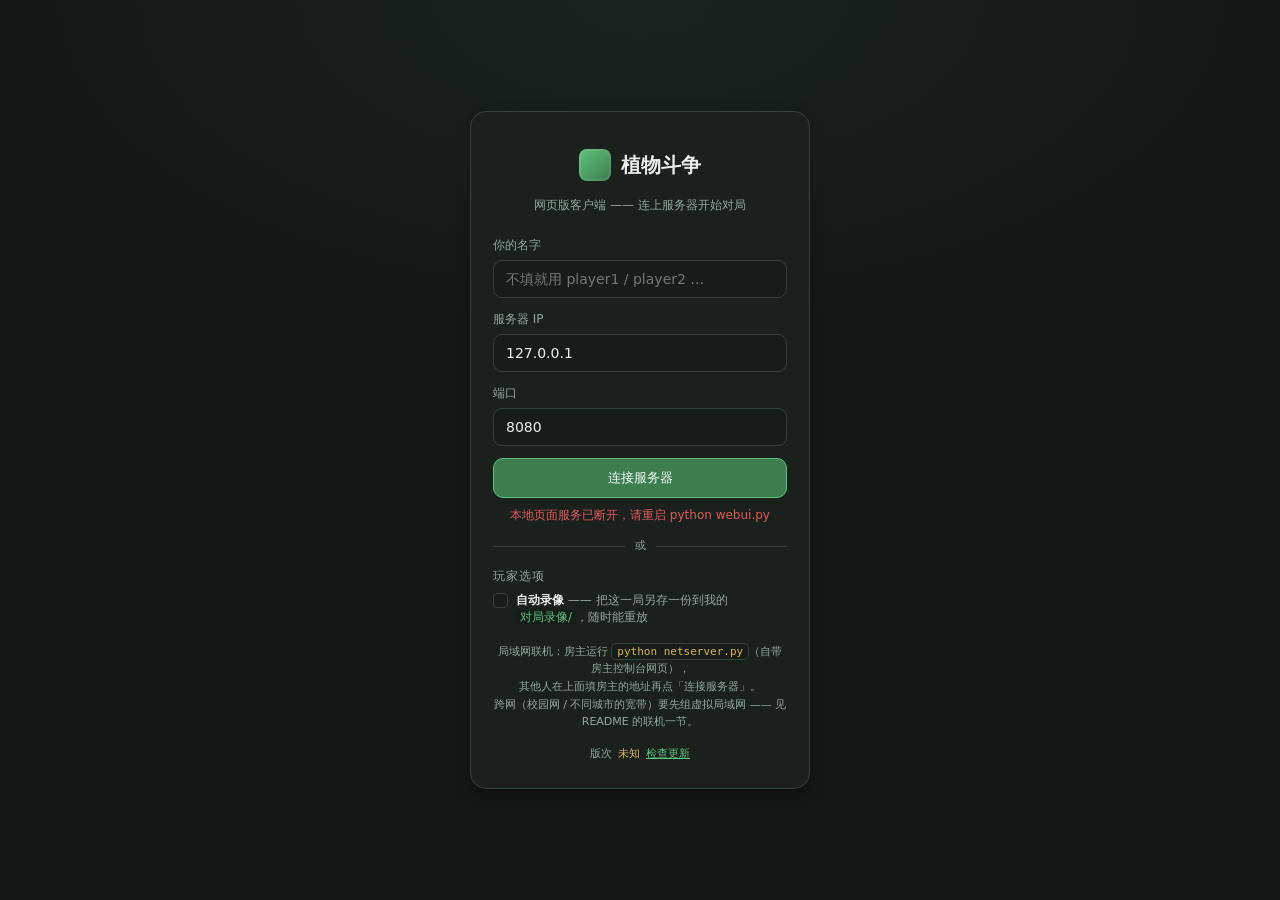
==== commit a2f381b5: "v0.76.2" ====
--- a/web/index.html
+++ b/web/index.html
@@ -138,10 +138,8 @@
         <input type="checkbox" id="p-record">
         <span><b>自动录像</b> —— 把这一局另存一份到我的 <code>对局录像/</code>，随时能重放</span>
       </label>
-      <label>
-        <input type="checkbox" id="p-friendly">
-        <span><b>服务器友好</b> —— 服务器只发操作不发战报，战报在我本地算（帮房主省带宽）</span>
-      </label>
+      <!-- 【v0.77】「服务器友好」不再给开关：默认恒开（服务器只发操作，战报和场面本地算）。
+           要临时关掉做排查，地址后面加 ?friendly=0。 -->
     </div>
 
     <p class="tip">
